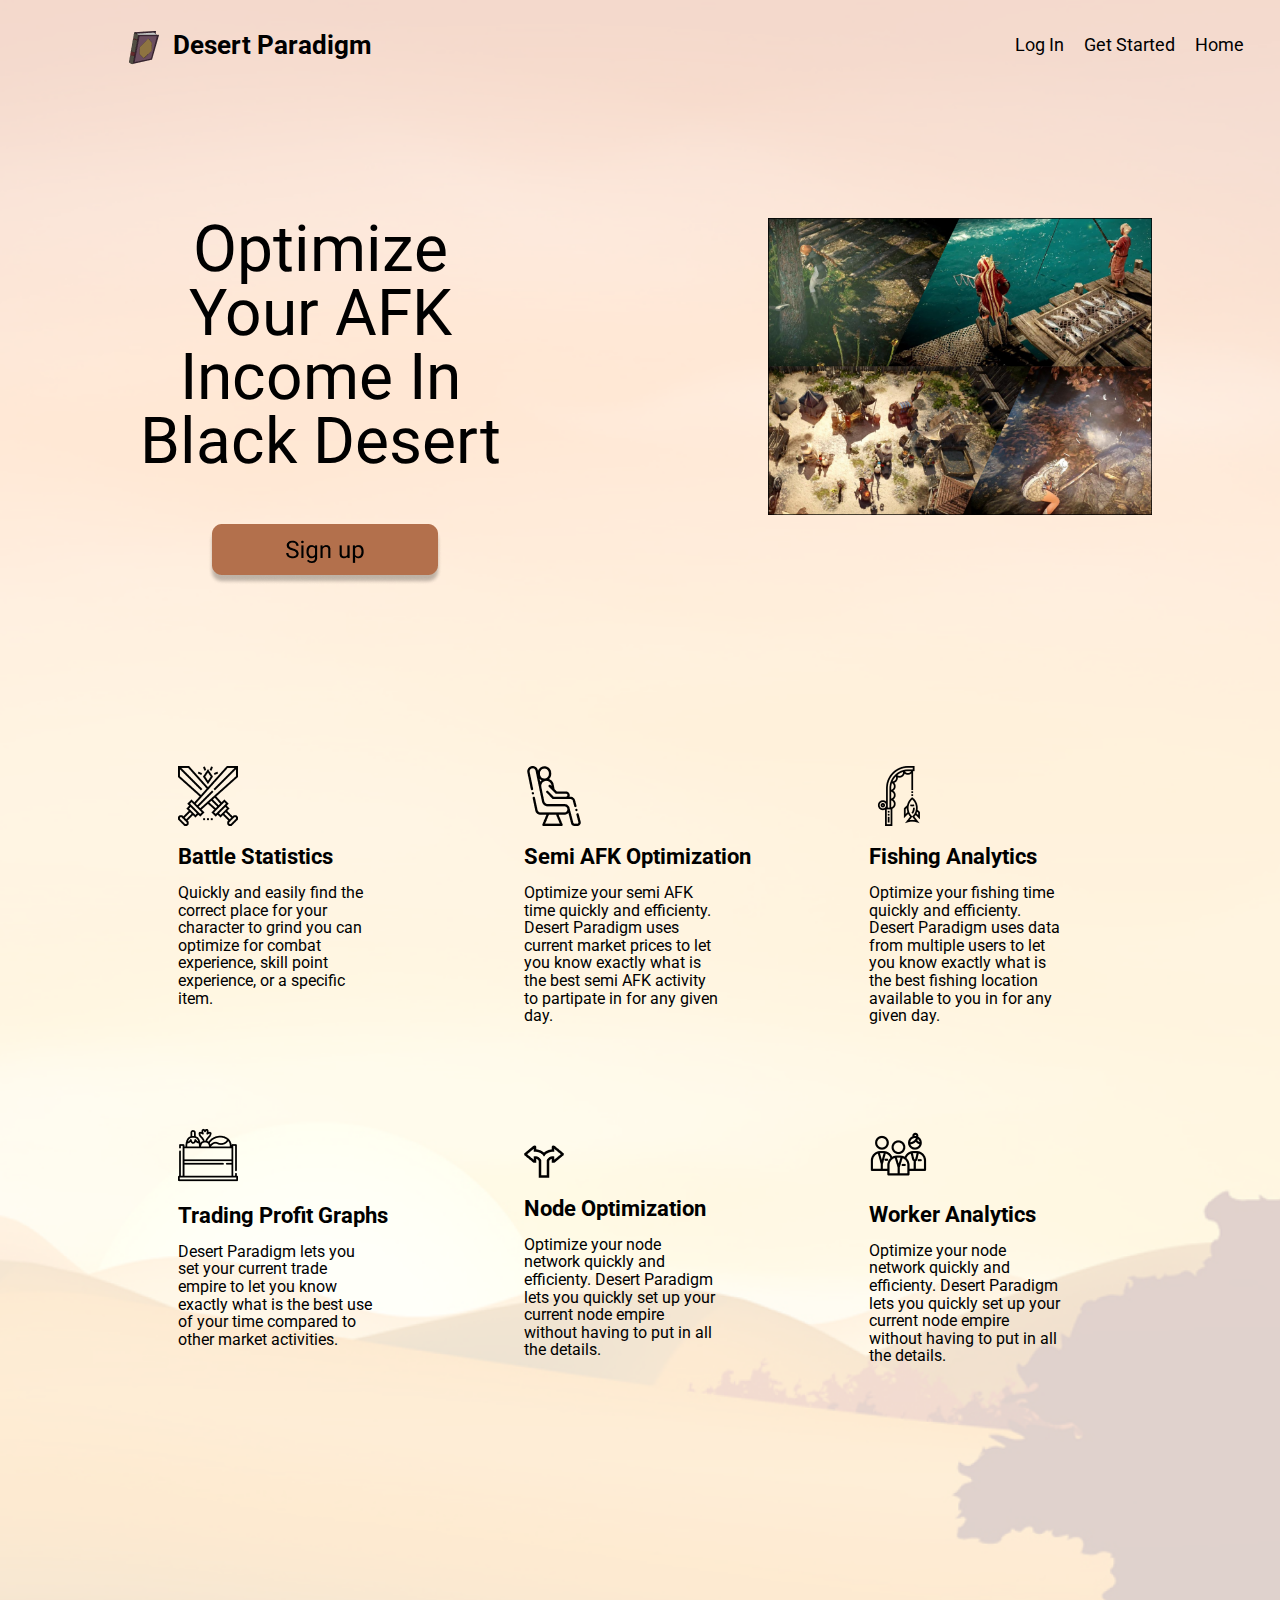
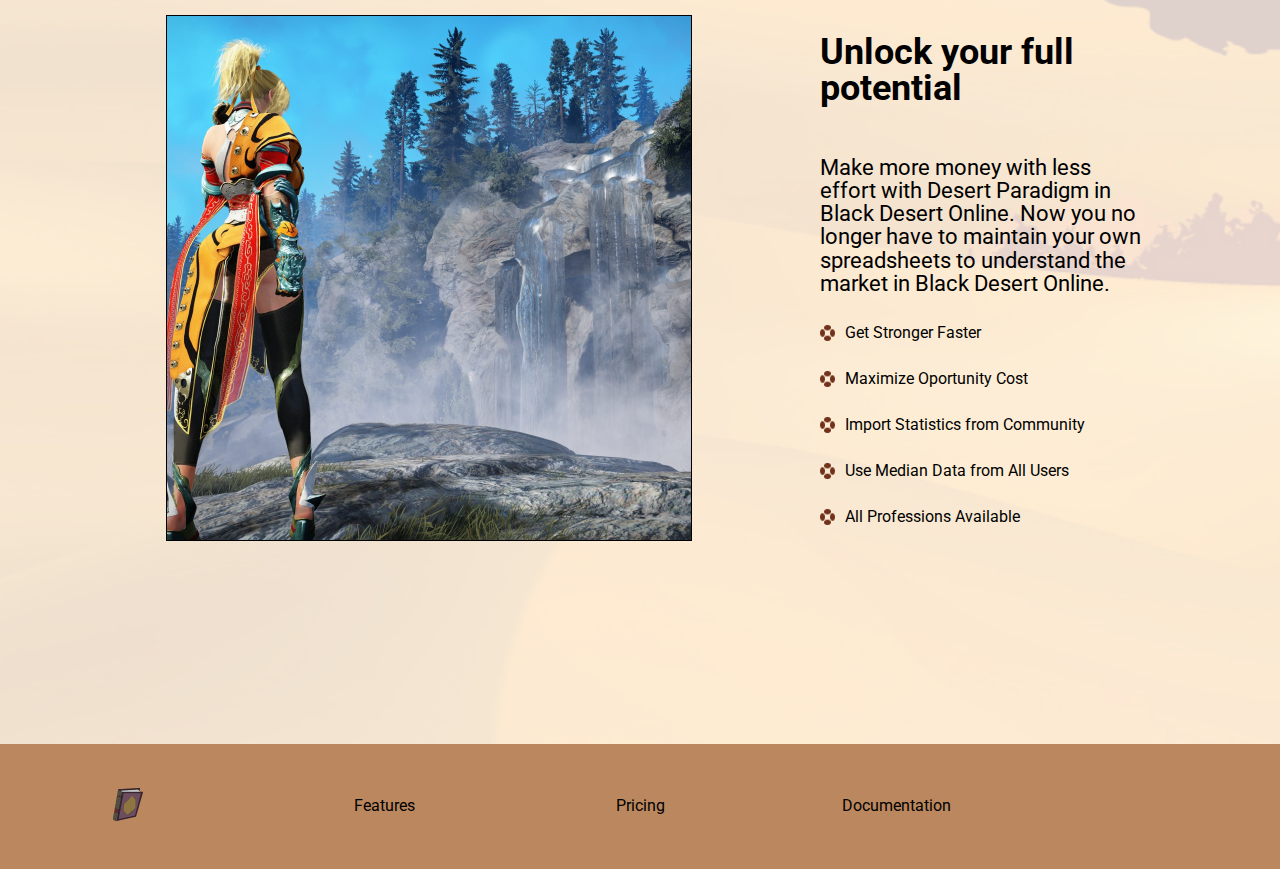
==== index.html @ 25ddfeb1 "Commit for feedback from Becky" ====
<!DOCTYPE html>
<html>
<head>
  <title>Desert Paradigm</title>
</head>
<link rel="stylesheet" type="text/css" href="reset.css">
<link rel="stylesheet" type="text/css" href="style.css">
<link href="https://fonts.googleapis.com/css?family=Roboto" rel="stylesheet">
<body>
  <header>
    <img src="\assets\Logo Assets\ClosedBook.png" alt="ClosedBook" height="35" width="32">
    <h3>Desert Paradigm</h3>
    <h4>Log In</h4>
    <h4>Get Started</h4>
    <h4>Home</h4>
  </header>
  <div class="section1">
    <div class="left">
      <h1>Optimize Your AFK Income In Black Desert</h1>
      <div class="button">
        <img src="assets\Landing Page\Group 2.png" alt="Sign Up Button">
      </div>
    </div>
    <div class="right">
      <img src="assets\Landing Page\Rectangle.png" alt="4 in 1" height="100%" width="100%">
    </div>
  </div>
  <section class="section2">
    <div class="smallcontainer">
      <img src="assets\Landing Page\q6qdacd3.png" alt="Sword Icon">
      <h5>Battle Statistics</h5>
      <p>Quickly and easily find the correct place for your character to grind
        you can optimize for combat experience, skill point experience, or a specific item.</p>
      </div>
      <div class="smallcontainer">
        <img src="assets\Landing Page\1042311.png" alt="Chair Icon">
        <h5>Semi AFK Optimization</h5>
        <p>Optimize your semi AFK time quickly and efficienty.  Desert Paradigm uses current market prices to let you know exactly what is the best semi AFK activity to partipate in for any given day.</p>
      </div>
        <div class="smallcontainer">
          <img src="assets\Landing Page\image 2.png" alt="Fishing Pole">
          <h5>Fishing Analytics</h5>
          <p>Optimize your fishing time quickly and efficienty.  Desert Paradigm uses data from multiple users to let you know exactly what is the best fishing location available to you in for any given day.</p>
        </div>
          <div class="smallcontainer">
            <img src="assets\Landing Page\589284.png" alt="Trade Crate">
            <h5>Trading Profit Graphs</h5>
            <p>Desert Paradigm lets you set your current trade empire to let you know exactly what is the best use of your time compared to other market activities.</p>
          </div>
          <div class="smallcontainer">
            <img src="assets\Landing Page\Vector.png" alt="Node Optimization" class="node">
            <h5>Node Optimization</h5>
            <p>Optimize your node network quickly and efficienty.  Desert Paradigm lets you quickly set up your current node empire without having to put in all the details.</p>
          </div>
          <div class="smallcontainer">
            <img src="assets\Landing Page\e71nrfsr.png" alt="Worker Analytics">
            <h5>Worker Analytics</h5>
            <p>Optimize your node network quickly and efficienty.  Desert Paradigm lets you quickly set up your current node empire without having to put in all the details.</p>
          </div>
        </section>
        <section class='section3'>
          <div class="s3left">
            <img src="assets\Landing Page\Rectangle 6.png" alt="Mystic Waterfall" height="100%">
          </div>
          <div class="s3right">
            <h2>Unlock your full potential</h2>
            <h5>Make more money with less effort with Desert Paradigm in Black Desert Online.  Now you no longer have to maintain your own spreadsheets to understand the market in Black Desert Online.</h5>
            <div class="bulletcontainer">
              <img src="assets\Landing Page\Bullet.png" alt="bullet">
              <p class='bulletpoint'>Get Stronger Faster</p>
            </div>
            <div class="bulletcontainer">
              <img src="assets\Landing Page\Bullet.png" alt="bullet">
              <p class='bulletpoint'>Maximize Oportunity Cost</p>
            </div>
            <div class="bulletcontainer">
              <img src="assets\Landing Page\Bullet.png" alt="bullet">
              <p class='bulletpoint'>Import Statistics from Community</p>
            </div>
            <div class="bulletcontainer">
              <img src="assets\Landing Page\Bullet.png" alt="bullet">
              <p class='bulletpoint'>Use Median Data from All Users</p>
            </div>
            <div class="bulletcontainer">
              <img src="assets\Landing Page\Bullet.png" alt="bullet">
              <p class='bulletpoint'>All Professions Available</p>
            </div>
          </div>
        </section>
        <section class="section4">
          <div class="footerlogo" class="Logo"><img src="assets\Logo Assets\ClosedBook.png" alt="ClosedBook"></div>
          <div class="footerelement">Features</div>
          <div class="footerelement">Pricing</div>
          <div class="footerelement">Documentation</div>
        </section>
        <footer>
        </footer>
      </body>
      </html>
---- style.css ----
body{
  font-family: 'Roboto', sans-serif;
background-image: url("Rectangle72.png");
background-position: right;
background-repeat: no-repeat;
background-size: cover;
}
.opacity{}
  h1 {
    font-size: 64px;
  }
  h2{
    font-size: 36px;
  }
  h3 {
    font-size:  26px;
    font-weight: bold;
  }
  h4 {
  font-size: 18px;
}
h5{
  font-size: 22px;
  font-weight: bold;
}
header{
  display: flex;
}
header h4 {
  padding-left: 10px;
  padding-right: 10px;
  height: 90px;
  line-height: 90px;
  text-align: center;
}
header h3 {
  width: 65%;
  height: 90px;
  line-height: 90px;
font-family: 'Roboto', sans-serif;
}
header img {
margin-top: 30px;
padding-left: 10%;
padding-right: 1%;
}
.section1{
  display: flex;
  justify-content:  space-between;

}
.left {
padding: 10%;
  width: 40%;
  display: grid;
  align-items: center;
  height: 100%;
  display: table-cell;
  text-align: center;
  vertical-align: middle;

}
.right{
width: 40%;
height: 100%;
padding: 10%;
min-width: 350px;
}
.button{
  margin-top: 50px;
  padding-left: 10px;
}
.section2{
  display: grid;
grid-template-columns: 30% 30% 30%;
  padding-left: 10%;
}
.section2 p{
line-height: 110%;
width: 80%;
}
.section2 h5{
  line-height: 250%;
}
.smallcontainer{
  margin: 50px;
}
.bulletcontainer{
  display: flex;
  padding-top: 30px;
}
.section3{
  display: flex;
  align-items: center;
  margin-bottom: 200px;
  margin-top: 200px;
}
.s3left{
padding-left: 13%;
margin-right: 10%;
}
.s3right{
  padding-right: 10%;
}
.section3 h5{
padding-top: 50px;
line-height: 105%;
font-weight: normal;
}
.node{
  padding-top: 20px;
}
.bulletcontainer p{
  margin-left: 10px;
}
.section3 h2 {
  font-weight: bold;
}
.section4{
  display: grid;
  align-items: center;
  grid-template-columns: repeat(5,20%);
  background-color: #BB875F;
  height: 125px;
}
.footerelement{
text-align: center;
}
.footerlogo{
  text-align: center;
}
@media screen and (max-width:360px) {
  .section2{
    display: none;
  }
  .section1{
    display: block;
  }
  .section4{
    font-size: 10px;
  }
  header{
    display: none;
  }
.section3.s3right{
  display: none;
}
h1{
  font-size: 30px;
  font-weight: bolder;
  line-height: 175%;
}
.s3left{
  width: 350px;
  padding: 0;
}
}
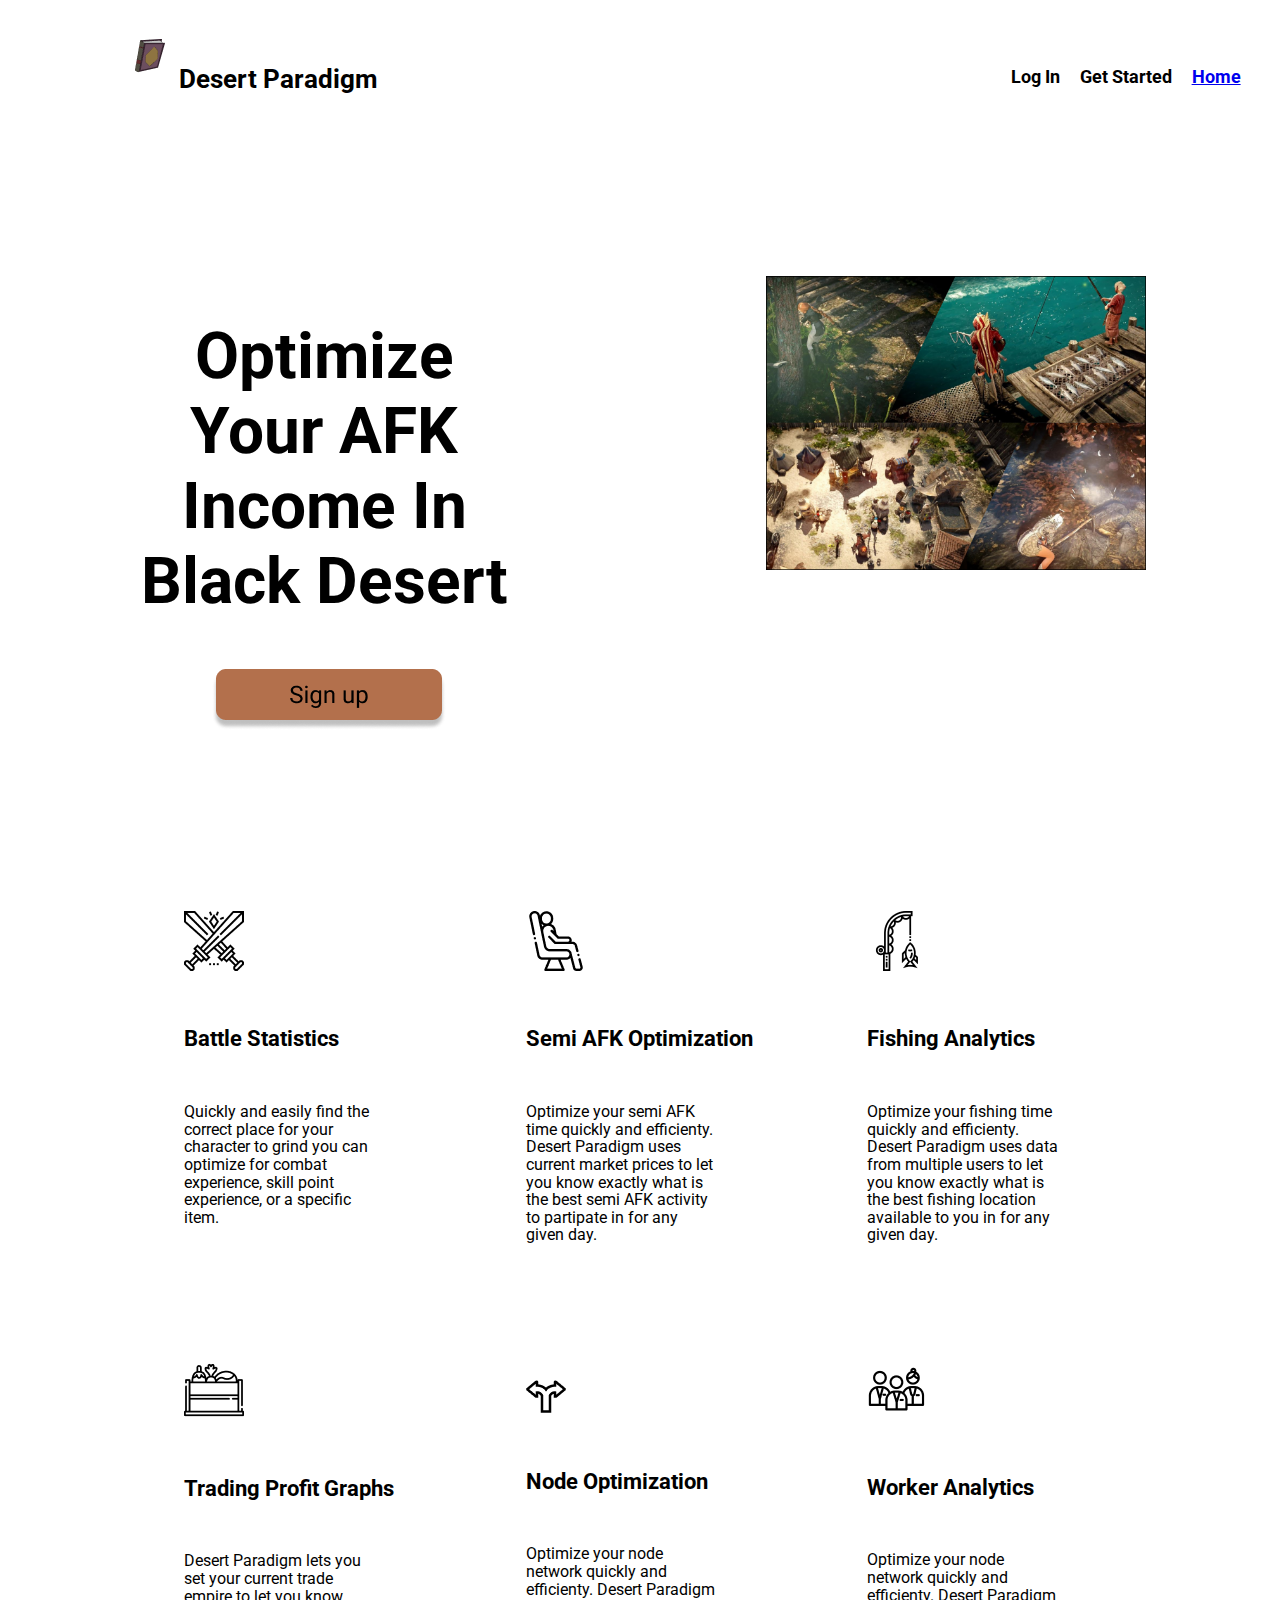
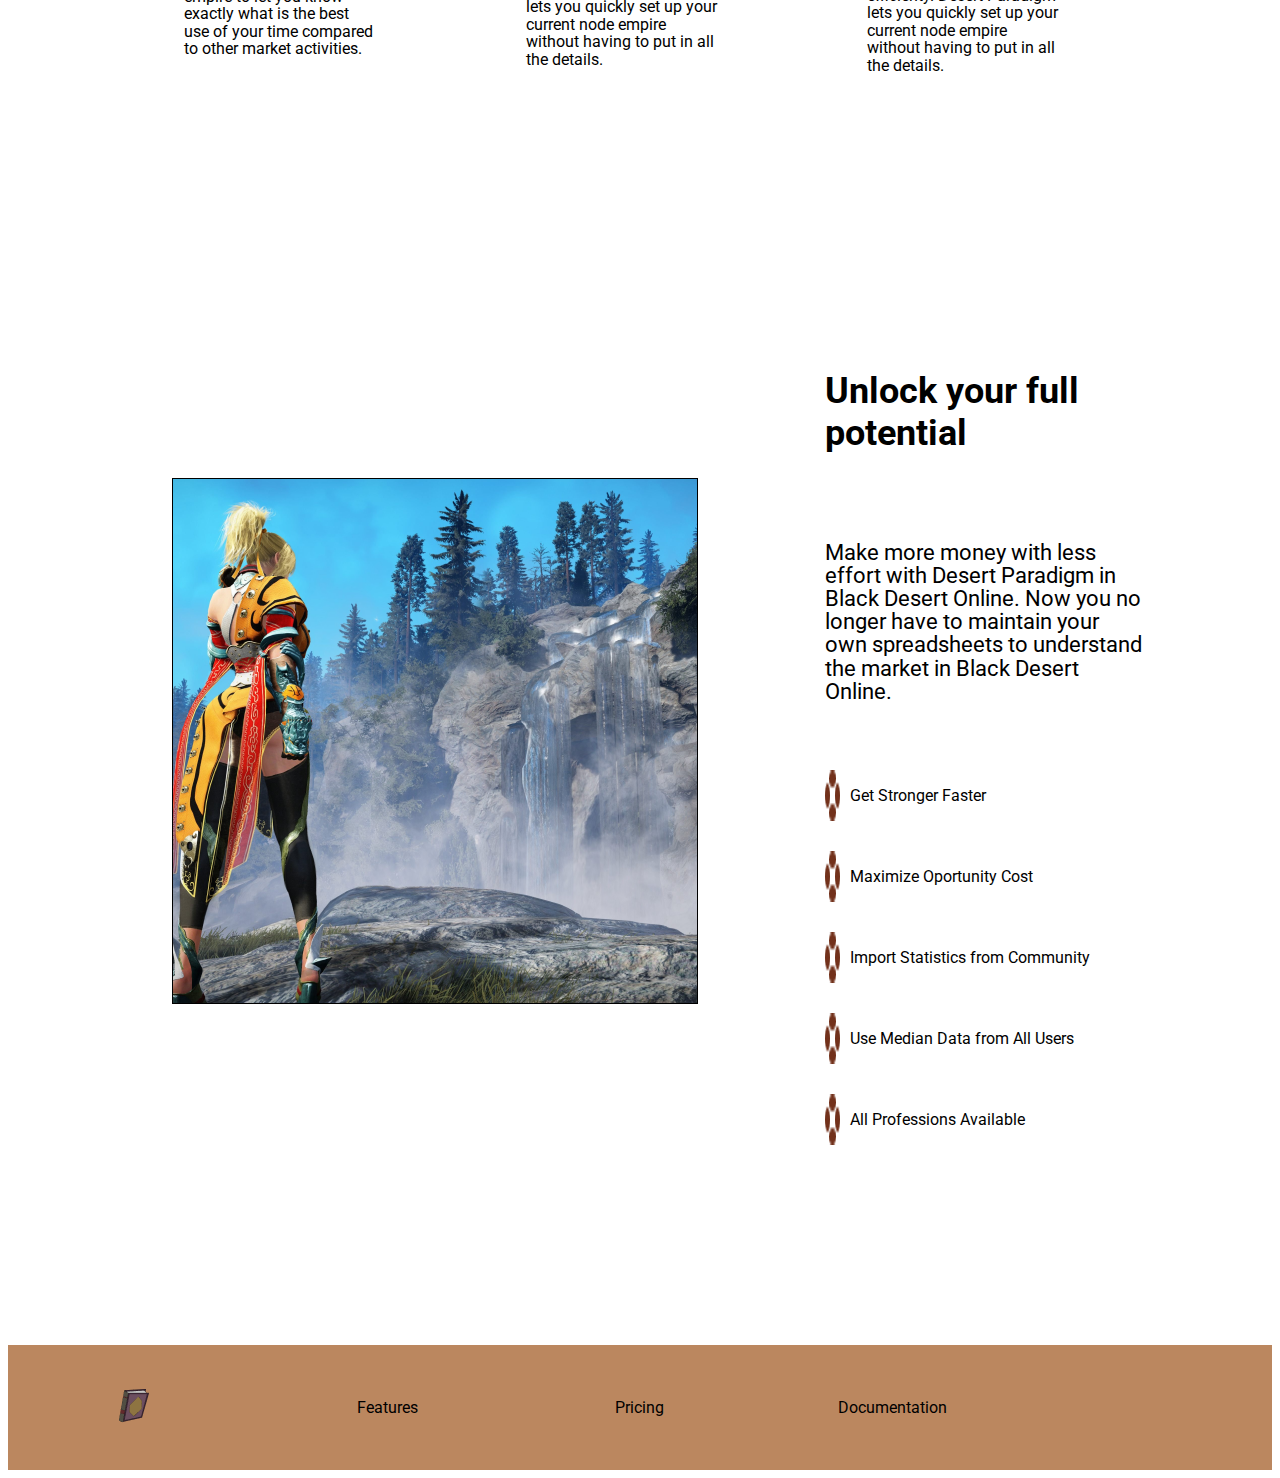
==== commit 2b987dad: "Commit to ask a question in slack" ====
--- a/index.html
+++ b/index.html
@@ -1,18 +1,20 @@
 <!DOCTYPE html>
 <html>
+
 <head>
   <title>Desert Paradigm</title>
 </head>
-<link rel="stylesheet" type="text/css" href="reset.css">
-<link rel="stylesheet" type="text/css" href="style.css">
+<link rel="stylesheet" type="text/css" href="/cssreset.css">
+<link rel="stylesheet" type="text/css" href="css/style.css">
 <link href="https://fonts.googleapis.com/css?family=Roboto" rel="stylesheet">
+
 <body>
   <header>
     <img src="\assets\Logo Assets\ClosedBook.png" alt="ClosedBook" height="35" width="32">
     <h3>Desert Paradigm</h3>
     <h4>Log In</h4>
     <h4>Get Started</h4>
-    <h4>Home</h4>
+    <h4><a href="main.html">Home</a></h4>
   </header>
   <div class="section1">
     <div class="left">
@@ -31,69 +33,70 @@
       <h5>Battle Statistics</h5>
       <p>Quickly and easily find the correct place for your character to grind
         you can optimize for combat experience, skill point experience, or a specific item.</p>
+    </div>
+    <div class="smallcontainer">
+      <img src="assets\Landing Page\1042311.png" alt="Chair Icon">
+      <h5>Semi AFK Optimization</h5>
+      <p>Optimize your semi AFK time quickly and efficienty. Desert Paradigm uses current market prices to let you know exactly what is the best semi AFK activity to partipate in for any given day.</p>
+    </div>
+    <div class="smallcontainer">
+      <img src="assets\Landing Page\image 2.png" alt="Fishing Pole">
+      <h5>Fishing Analytics</h5>
+      <p>Optimize your fishing time quickly and efficienty. Desert Paradigm uses data from multiple users to let you know exactly what is the best fishing location available to you in for any given day.</p>
+    </div>
+    <div class="smallcontainer">
+      <img src="assets\Landing Page\589284.png" alt="Trade Crate">
+      <h5>Trading Profit Graphs</h5>
+      <p>Desert Paradigm lets you set your current trade empire to let you know exactly what is the best use of your time compared to other market activities.</p>
+    </div>
+    <div class="smallcontainer">
+      <img src="assets\Landing Page\Vector.png" alt="Node Optimization" class="node">
+      <h5>Node Optimization</h5>
+      <p>Optimize your node network quickly and efficienty. Desert Paradigm lets you quickly set up your current node empire without having to put in all the details.</p>
+    </div>
+    <div class="smallcontainer">
+      <img src="assets\Landing Page\e71nrfsr.png" alt="Worker Analytics">
+      <h5>Worker Analytics</h5>
+      <p>Optimize your node network quickly and efficienty. Desert Paradigm lets you quickly set up your current node empire without having to put in all the details.</p>
+    </div>
+  </section>
+  <section class='section3'>
+    <div class="s3left">
+      <img src="assets\Landing Page\Rectangle 6.png" alt="Mystic Waterfall" height="100%">
+    </div>
+    <div class="s3right">
+      <h2>Unlock your full potential</h2>
+      <h5>Make more money with less effort with Desert Paradigm in Black Desert Online. Now you no longer have to maintain your own spreadsheets to understand the market in Black Desert Online.</h5>
+      <div class="bulletcontainer">
+        <img src="assets\Landing Page\Bullet.png" alt="bullet">
+        <p class='bulletpoint'>Get Stronger Faster</p>
       </div>
-      <div class="smallcontainer">
-        <img src="assets\Landing Page\1042311.png" alt="Chair Icon">
-        <h5>Semi AFK Optimization</h5>
-        <p>Optimize your semi AFK time quickly and efficienty.  Desert Paradigm uses current market prices to let you know exactly what is the best semi AFK activity to partipate in for any given day.</p>
+      <div class="bulletcontainer">
+        <img src="assets\Landing Page\Bullet.png" alt="bullet">
+        <p class='bulletpoint'>Maximize Oportunity Cost</p>
       </div>
-        <div class="smallcontainer">
-          <img src="assets\Landing Page\image 2.png" alt="Fishing Pole">
-          <h5>Fishing Analytics</h5>
-          <p>Optimize your fishing time quickly and efficienty.  Desert Paradigm uses data from multiple users to let you know exactly what is the best fishing location available to you in for any given day.</p>
-        </div>
-          <div class="smallcontainer">
-            <img src="assets\Landing Page\589284.png" alt="Trade Crate">
-            <h5>Trading Profit Graphs</h5>
-            <p>Desert Paradigm lets you set your current trade empire to let you know exactly what is the best use of your time compared to other market activities.</p>
-          </div>
-          <div class="smallcontainer">
-            <img src="assets\Landing Page\Vector.png" alt="Node Optimization" class="node">
-            <h5>Node Optimization</h5>
-            <p>Optimize your node network quickly and efficienty.  Desert Paradigm lets you quickly set up your current node empire without having to put in all the details.</p>
-          </div>
-          <div class="smallcontainer">
-            <img src="assets\Landing Page\e71nrfsr.png" alt="Worker Analytics">
-            <h5>Worker Analytics</h5>
-            <p>Optimize your node network quickly and efficienty.  Desert Paradigm lets you quickly set up your current node empire without having to put in all the details.</p>
-          </div>
-        </section>
-        <section class='section3'>
-          <div class="s3left">
-            <img src="assets\Landing Page\Rectangle 6.png" alt="Mystic Waterfall" height="100%">
-          </div>
-          <div class="s3right">
-            <h2>Unlock your full potential</h2>
-            <h5>Make more money with less effort with Desert Paradigm in Black Desert Online.  Now you no longer have to maintain your own spreadsheets to understand the market in Black Desert Online.</h5>
-            <div class="bulletcontainer">
-              <img src="assets\Landing Page\Bullet.png" alt="bullet">
-              <p class='bulletpoint'>Get Stronger Faster</p>
-            </div>
-            <div class="bulletcontainer">
-              <img src="assets\Landing Page\Bullet.png" alt="bullet">
-              <p class='bulletpoint'>Maximize Oportunity Cost</p>
-            </div>
-            <div class="bulletcontainer">
-              <img src="assets\Landing Page\Bullet.png" alt="bullet">
-              <p class='bulletpoint'>Import Statistics from Community</p>
-            </div>
-            <div class="bulletcontainer">
-              <img src="assets\Landing Page\Bullet.png" alt="bullet">
-              <p class='bulletpoint'>Use Median Data from All Users</p>
-            </div>
-            <div class="bulletcontainer">
-              <img src="assets\Landing Page\Bullet.png" alt="bullet">
-              <p class='bulletpoint'>All Professions Available</p>
-            </div>
-          </div>
-        </section>
-        <section class="section4">
-          <div class="footerlogo" class="Logo"><img src="assets\Logo Assets\ClosedBook.png" alt="ClosedBook"></div>
-          <div class="footerelement">Features</div>
-          <div class="footerelement">Pricing</div>
-          <div class="footerelement">Documentation</div>
-        </section>
-        <footer>
-        </footer>
-      </body>
-      </html>
+      <div class="bulletcontainer">
+        <img src="assets\Landing Page\Bullet.png" alt="bullet">
+        <p class='bulletpoint'>Import Statistics from Community</p>
+      </div>
+      <div class="bulletcontainer">
+        <img src="assets\Landing Page\Bullet.png" alt="bullet">
+        <p class='bulletpoint'>Use Median Data from All Users</p>
+      </div>
+      <div class="bulletcontainer">
+        <img src="assets\Landing Page\Bullet.png" alt="bullet">
+        <p class='bulletpoint'>All Professions Available</p>
+      </div>
+    </div>
+  </section>
+  <section class="section4">
+    <div class="footerlogo" class="Logo"><img src="assets\Logo Assets\ClosedBook.png" alt="ClosedBook"></div>
+    <div class="footerelement">Features</div>
+    <div class="footerelement">Pricing</div>
+    <div class="footerelement">Documentation</div>
+  </section>
+  <footer>
+  </footer>
+</body>
+
+</html>
--- a/css/style.css
+++ b/css/style.css
@@ -0,0 +1,157 @@
+body{
+  font-family: 'Roboto', sans-serif;
+background-image: url("Rectangle72.png");
+background-position: right;
+background-repeat: no-repeat;
+background-size: cover;
+}
+.opacity{}
+  h1 {
+    font-size: 64px;
+  }
+  h2{
+    font-size: 36px;
+  }
+  h3 {
+    font-size:  26px;
+    font-weight: bold;
+  }
+  h4 {
+  font-size: 18px;
+}
+h5{
+  font-size: 22px;
+  font-weight: bold;
+}
+header{
+  display: flex;
+}
+header h4 {
+  padding-left: 10px;
+  padding-right: 10px;
+  height: 90px;
+  line-height: 90px;
+  text-align: center;
+}
+header h3 {
+  width: 65%;
+  height: 90px;
+  line-height: 90px;
+font-family: 'Roboto', sans-serif;
+}
+header img {
+margin-top: 30px;
+padding-left: 10%;
+padding-right: 1%;
+}
+.section1{
+  display: flex;
+  justify-content:  space-between;
+
+}
+.left {
+padding: 10%;
+  width: 40%;
+  display: grid;
+  align-items: center;
+  height: 100%;
+  display: table-cell;
+  text-align: center;
+  vertical-align: middle;
+
+}
+.right{
+width: 40%;
+height: 100%;
+padding: 10%;
+min-width: 350px;
+}
+.button{
+  margin-top: 50px;
+  padding-left: 10px;
+}
+.section2{
+  display: grid;
+grid-template-columns: 30% 30% 30%;
+  padding-left: 10%;
+}
+.section2 p{
+line-height: 110%;
+width: 80%;
+}
+.section2 h5{
+  line-height: 250%;
+}
+.smallcontainer{
+  margin: 50px;
+}
+.bulletcontainer{
+  display: flex;
+  padding-top: 30px;
+}
+.section3{
+  display: flex;
+  align-items: center;
+  margin-bottom: 200px;
+  margin-top: 200px;
+}
+.s3left{
+padding-left: 13%;
+margin-right: 10%;
+}
+.s3right{
+  padding-right: 10%;
+}
+.section3 h5{
+padding-top: 50px;
+line-height: 105%;
+font-weight: normal;
+}
+.node{
+  padding-top: 20px;
+}
+.bulletcontainer p{
+  margin-left: 10px;
+}
+.section3 h2 {
+  font-weight: bold;
+}
+.section4{
+  display: grid;
+  align-items: center;
+  grid-template-columns: repeat(5,20%);
+  background-color: #BB875F;
+  height: 125px;
+}
+.footerelement{
+text-align: center;
+}
+.footerlogo{
+  text-align: center;
+}
+@media screen and (max-width:360px) {
+  .section2{
+    display: none;
+  }
+  .section1{
+    display: block;
+  }
+  .section4{
+    font-size: 10px;
+  }
+  header{
+    display: none;
+  }
+.section3.s3right{
+  display: none;
+}
+h1{
+  font-size: 30px;
+  font-weight: bolder;
+  line-height: 175%;
+}
+.s3left{
+  width: 350px;
+  padding: 0;
+}
+}
